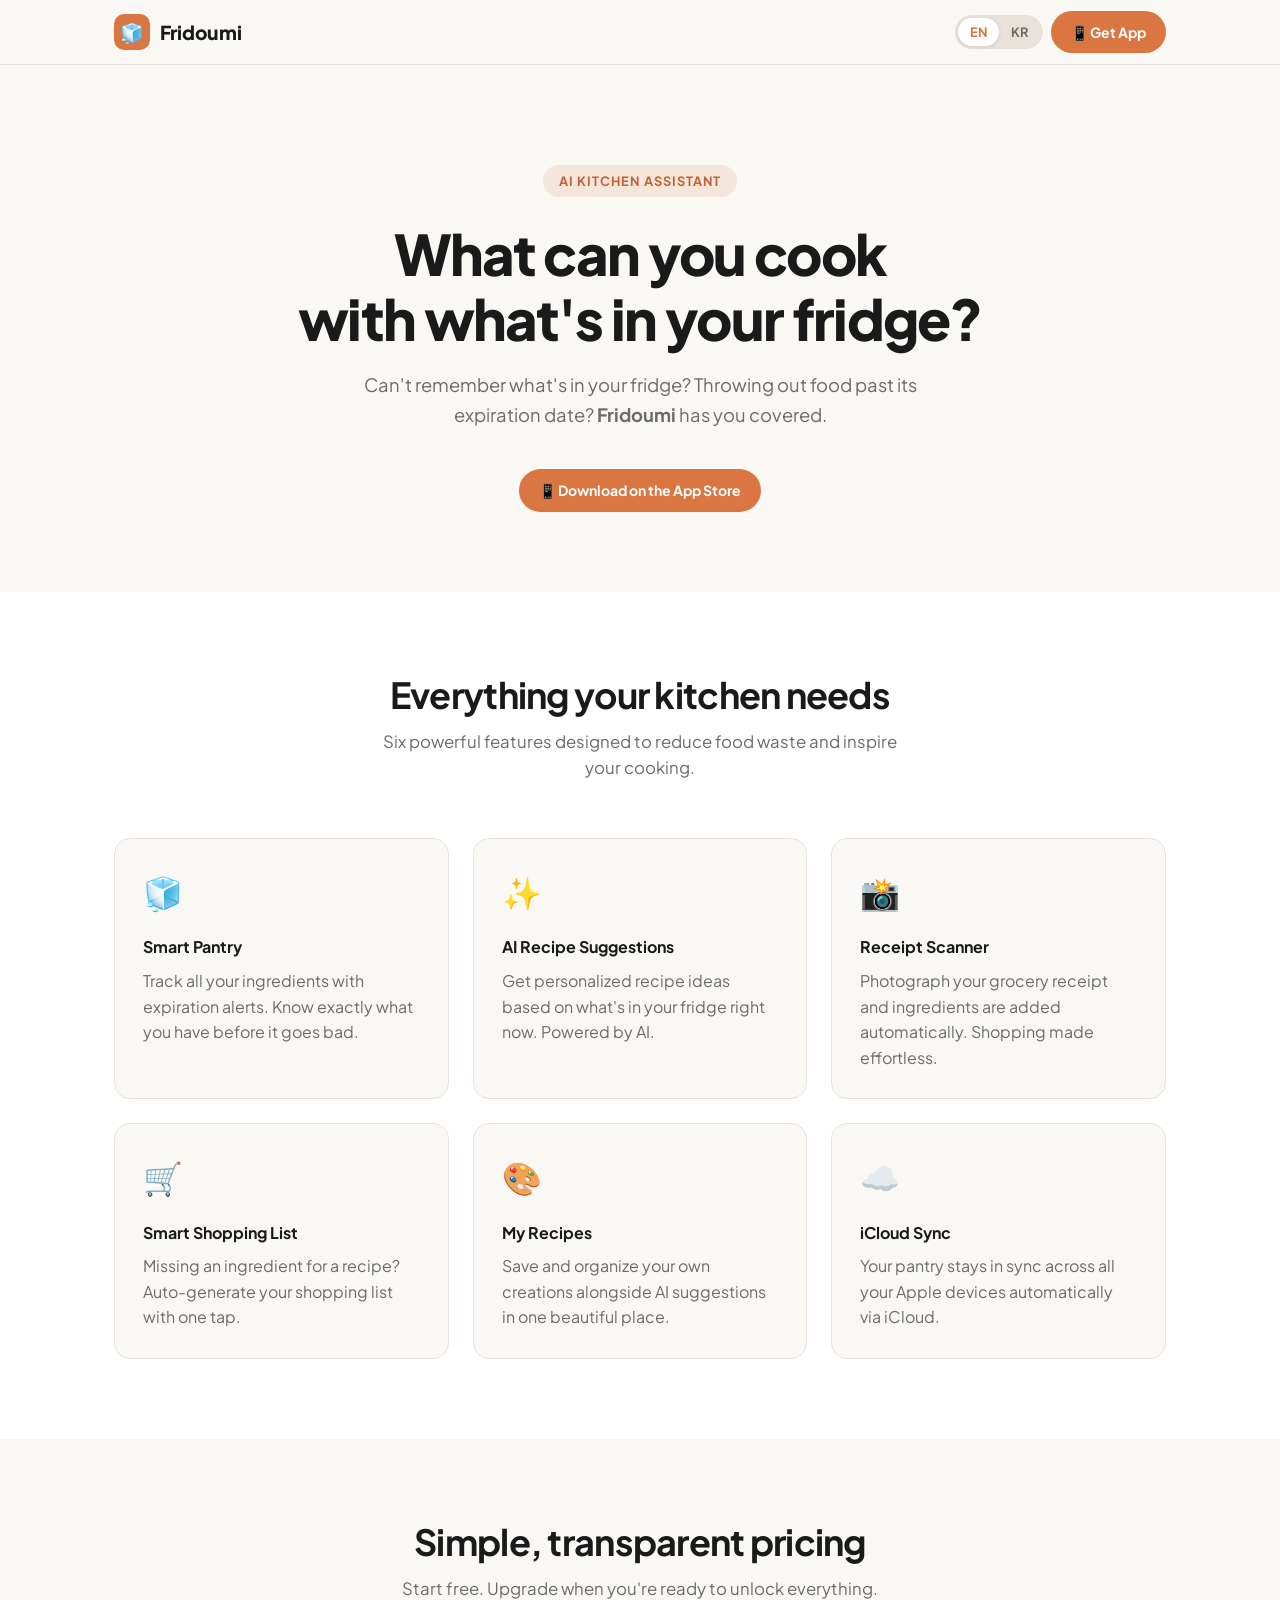
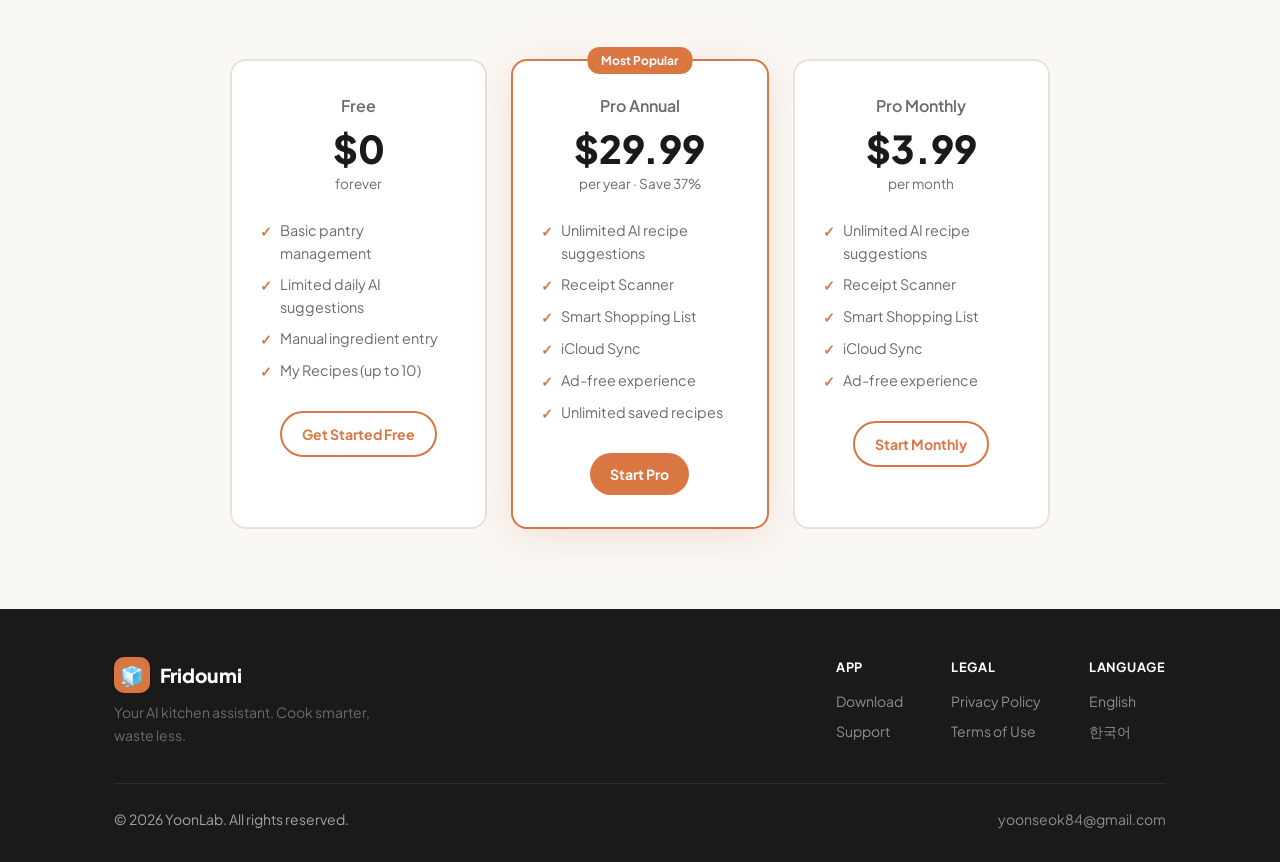
==== index.html @ 6e9c06ea "Initial commit Co-Authored-By: Claude Sonnet 4.6 <noreply@anthropic.com>" ====
<!DOCTYPE html>
<html lang="en">
<head>
  <meta charset="UTF-8" />
  <meta name="viewport" content="width=device-width, initial-scale=1.0" />
  <title>Fridoumi — Your AI Kitchen Assistant</title>
  <meta name="description" content="Track your fridge ingredients, get AI-powered recipe suggestions, scan receipts, and never waste food again. Available on iPhone." />
  <link rel="alternate" hreflang="en" href="https://fridoumi.app/" />
  <link rel="alternate" hreflang="ko" href="https://fridoumi.app/ko/" />
  <link rel="alternate" hreflang="x-default" href="https://fridoumi.app/" />
  <!-- Open Graph -->
  <meta property="og:title" content="Fridoumi — Your AI Kitchen Assistant" />
  <meta property="og:description" content="Track your fridge, get AI recipe suggestions, and never waste food again." />
  <meta property="og:type" content="website" />
  <meta property="og:url" content="https://fridoumi.app/" />
  <meta name="twitter:card" content="summary_large_image" />
  <!-- Fonts -->
  <link rel="preconnect" href="https://fonts.googleapis.com" />
  <link rel="preconnect" href="https://fonts.gstatic.com" crossorigin />
  <link href="https://fonts.googleapis.com/css2?family=Plus+Jakarta+Sans:wght@400;600;700;800&display=swap" rel="stylesheet" />
  <link rel="stylesheet" href="assets/css/style.css" />
</head>
<body>

<!-- Header -->
<header class="site-header">
  <div class="container header-inner">
    <a href="/" class="logo">
      <div class="logo-icon">🧊</div>
      <span>Fridoumi</span>
    </a>
    <nav class="header-nav">
      <div class="lang-switcher">
        <a href="/" class="active" data-lang="en">EN</a>
        <a href="/ko/" data-lang="ko">KR</a>
      </div>
      <a href="https://apps.apple.com" class="btn btn-primary" target="_blank" rel="noopener">
        📱 Get App
      </a>
    </nav>
  </div>
</header>

<!-- Hero -->
<section class="hero">
  <div class="container">
    <div class="hero-eyebrow">AI Kitchen Assistant</div>
    <h1>What can you cook<br />with what's in your fridge?</h1>
    <p class="lead">
      Can't remember what's in your fridge? Throwing out food past its expiration date?
      <strong>Fridoumi</strong> has you covered.
    </p>
    <div class="hero-cta">
      <a href="https://apps.apple.com" target="_blank" rel="noopener" aria-label="Download on the App Store">
        <img
          src="assets/images/app-store-badge-en.svg"
          alt="Download on the App Store"
          class="app-store-badge"
          onerror="this.style.display='none'; this.nextElementSibling.style.display='flex'"
        />
        <span class="btn btn-primary" style="display:none;">📱 Download on the App Store</span>
      </a>
    </div>
  </div>
</section>

<!-- Features -->
<section class="features">
  <div class="container">
    <div class="section-header">
      <h2>Everything your kitchen needs</h2>
      <p>Six powerful features designed to reduce food waste and inspire your cooking.</p>
    </div>
    <div class="features-grid">
      <div class="feature-card">
        <div class="feature-icon">🧊</div>
        <h3>Smart Pantry</h3>
        <p>Track all your ingredients with expiration alerts. Know exactly what you have before it goes bad.</p>
      </div>
      <div class="feature-card">
        <div class="feature-icon">✨</div>
        <h3>AI Recipe Suggestions</h3>
        <p>Get personalized recipe ideas based on what's in your fridge right now. Powered by AI.</p>
      </div>
      <div class="feature-card">
        <div class="feature-icon">📸</div>
        <h3>Receipt Scanner</h3>
        <p>Photograph your grocery receipt and ingredients are added automatically. Shopping made effortless.</p>
      </div>
      <div class="feature-card">
        <div class="feature-icon">🛒</div>
        <h3>Smart Shopping List</h3>
        <p>Missing an ingredient for a recipe? Auto-generate your shopping list with one tap.</p>
      </div>
      <div class="feature-card">
        <div class="feature-icon">🎨</div>
        <h3>My Recipes</h3>
        <p>Save and organize your own creations alongside AI suggestions in one beautiful place.</p>
      </div>
      <div class="feature-card">
        <div class="feature-icon">☁️</div>
        <h3>iCloud Sync</h3>
        <p>Your pantry stays in sync across all your Apple devices automatically via iCloud.</p>
      </div>
    </div>
  </div>
</section>

<!-- Pricing -->
<section>
  <div class="container">
    <div class="section-header">
      <h2>Simple, transparent pricing</h2>
      <p>Start free. Upgrade when you're ready to unlock everything.</p>
    </div>
    <div class="pricing-grid">
      <div class="pricing-card">
        <h3>Free</h3>
        <div class="price">$0</div>
        <div class="price-period">forever</div>
        <ul class="pricing-features">
          <li>Basic pantry management</li>
          <li>Limited daily AI suggestions</li>
          <li>Manual ingredient entry</li>
          <li>My Recipes (up to 10)</li>
        </ul>
        <a href="https://apps.apple.com" class="btn btn-outline" target="_blank" rel="noopener">Get Started Free</a>
      </div>
      <div class="pricing-card featured">
        <div class="pricing-badge">Most Popular</div>
        <h3>Pro Annual</h3>
        <div class="price">$29.99</div>
        <div class="price-period">per year · Save 37%</div>
        <ul class="pricing-features">
          <li>Unlimited AI recipe suggestions</li>
          <li>Receipt Scanner</li>
          <li>Smart Shopping List</li>
          <li>iCloud Sync</li>
          <li>Ad-free experience</li>
          <li>Unlimited saved recipes</li>
        </ul>
        <a href="https://apps.apple.com" class="btn btn-primary" target="_blank" rel="noopener">Start Pro</a>
      </div>
      <div class="pricing-card">
        <h3>Pro Monthly</h3>
        <div class="price">$3.99</div>
        <div class="price-period">per month</div>
        <ul class="pricing-features">
          <li>Unlimited AI recipe suggestions</li>
          <li>Receipt Scanner</li>
          <li>Smart Shopping List</li>
          <li>iCloud Sync</li>
          <li>Ad-free experience</li>
        </ul>
        <a href="https://apps.apple.com" class="btn btn-outline" target="_blank" rel="noopener">Start Monthly</a>
      </div>
    </div>
  </div>
</section>

<!-- Footer -->
<footer class="site-footer">
  <div class="container footer-inner">
    <div class="footer-top">
      <div class="footer-brand">
        <a href="/" class="logo">
          <div class="logo-icon">🧊</div>
          <span>Fridoumi</span>
        </a>
        <p>Your AI kitchen assistant. Cook smarter, waste less.</p>
      </div>
      <div class="footer-links">
        <div class="footer-col">
          <h4>App</h4>
          <a href="https://apps.apple.com" target="_blank" rel="noopener">Download</a>
          <a href="/support">Support</a>
        </div>
        <div class="footer-col">
          <h4>Legal</h4>
          <a href="/privacy">Privacy Policy</a>
          <a href="/terms">Terms of Use</a>
        </div>
        <div class="footer-col">
          <h4>Language</h4>
          <a href="/" onclick="localStorage.setItem('langChosen','en')">English</a>
          <a href="/ko/" onclick="localStorage.setItem('langChosen','ko')">한국어</a>
        </div>
      </div>
    </div>
    <div class="footer-bottom">
      <span>© 2026 YoonLab. All rights reserved.</span>
      <a href="mailto:yoonseok84@gmail.com" style="color: rgba(255,255,255,0.5);">yoonseok84@gmail.com</a>
    </div>
  </div>
</footer>

<script src="assets/js/lang-switch.js"></script>
</body>
</html>
---- assets/css/style.css ----
/* ===========================
   Fridoumi — Global Styles
   =========================== */

:root {
  --orange: #D97642;
  --orange-dark: #c0622f;
  --orange-light: #f5e6dc;
  --bg: #FAF8F5;
  --bg-card: #FFFFFF;
  --text: #1a1a1a;
  --text-muted: #6b6b6b;
  --border: #e8e2da;
  --radius: 16px;
  --radius-sm: 8px;
  --shadow: 0 2px 20px rgba(0,0,0,0.07);
  --shadow-hover: 0 8px 40px rgba(217,118,66,0.18);
  --max-width: 1100px;
  --font: 'Plus Jakarta Sans', -apple-system, BlinkMacSystemFont, 'Segoe UI', sans-serif;
}

*, *::before, *::after { box-sizing: border-box; margin: 0; padding: 0; }

html { scroll-behavior: smooth; }

body {
  font-family: var(--font);
  background: var(--bg);
  color: var(--text);
  line-height: 1.6;
  font-size: 16px;
  -webkit-font-smoothing: antialiased;
}

img { max-width: 100%; display: block; }
a { color: var(--orange); text-decoration: none; }
a:hover { text-decoration: underline; }

/* ===========================
   Typography
   =========================== */

h1 { font-size: clamp(2rem, 5vw, 3.5rem); font-weight: 800; line-height: 1.15; letter-spacing: -0.03em; }
h2 { font-size: clamp(1.5rem, 3vw, 2.25rem); font-weight: 700; line-height: 1.25; letter-spacing: -0.02em; }
h3 { font-size: 1.1rem; font-weight: 700; }
p { color: var(--text-muted); }

/* ===========================
   Layout
   =========================== */

.container {
  max-width: var(--max-width);
  margin: 0 auto;
  padding: 0 24px;
}

section { padding: 80px 0; }

/* ===========================
   Header
   =========================== */

.site-header {
  position: sticky;
  top: 0;
  z-index: 100;
  background: rgba(250, 248, 245, 0.92);
  backdrop-filter: blur(12px);
  -webkit-backdrop-filter: blur(12px);
  border-bottom: 1px solid var(--border);
}

.header-inner {
  display: flex;
  align-items: center;
  justify-content: space-between;
  height: 64px;
  gap: 16px;
}

.logo {
  display: flex;
  align-items: center;
  gap: 10px;
  font-weight: 800;
  font-size: 1.2rem;
  color: var(--text);
  text-decoration: none;
}

.logo-icon {
  width: 36px;
  height: 36px;
  background: var(--orange);
  border-radius: 10px;
  display: flex;
  align-items: center;
  justify-content: center;
  font-size: 1.2rem;
}

.header-nav {
  display: flex;
  align-items: center;
  gap: 8px;
}

.lang-switcher {
  display: flex;
  align-items: center;
  background: var(--border);
  border-radius: 20px;
  padding: 3px;
  font-size: 0.8rem;
  font-weight: 700;
}

.lang-switcher a {
  padding: 4px 12px;
  border-radius: 18px;
  color: var(--text-muted);
  text-decoration: none;
  transition: all 0.2s;
}

.lang-switcher a.active {
  background: white;
  color: var(--orange);
  box-shadow: 0 1px 4px rgba(0,0,0,0.1);
}

.btn {
  display: inline-flex;
  align-items: center;
  gap: 8px;
  padding: 10px 20px;
  border-radius: 24px;
  font-weight: 700;
  font-size: 0.875rem;
  text-decoration: none;
  transition: all 0.2s;
  cursor: pointer;
  border: none;
}

.btn-primary {
  background: var(--orange);
  color: white;
}

.btn-primary:hover {
  background: var(--orange-dark);
  transform: translateY(-1px);
  box-shadow: var(--shadow-hover);
  text-decoration: none;
  color: white;
}

.btn-outline {
  background: transparent;
  color: var(--orange);
  border: 2px solid var(--orange);
}

.btn-outline:hover {
  background: var(--orange);
  color: white;
  text-decoration: none;
}

/* ===========================
   Hero
   =========================== */

.hero {
  padding: 100px 0 80px;
  text-align: center;
}

.hero-eyebrow {
  display: inline-block;
  background: var(--orange-light);
  color: var(--orange-dark);
  font-size: 0.8rem;
  font-weight: 700;
  letter-spacing: 0.08em;
  text-transform: uppercase;
  padding: 6px 16px;
  border-radius: 20px;
  margin-bottom: 24px;
}

.hero h1 {
  max-width: 720px;
  margin: 0 auto 20px;
}

.hero p.lead {
  font-size: 1.15rem;
  max-width: 560px;
  margin: 0 auto 40px;
  color: var(--text-muted);
}

.hero-cta {
  display: flex;
  align-items: center;
  justify-content: center;
  gap: 16px;
  flex-wrap: wrap;
}

.app-store-badge {
  height: 52px;
  border-radius: 10px;
  transition: transform 0.2s;
}

.app-store-badge:hover { transform: scale(1.04); }

/* ===========================
   Features
   =========================== */

.features { background: white; }

.section-header {
  text-align: center;
  margin-bottom: 56px;
}

.section-header p {
  margin-top: 12px;
  font-size: 1.05rem;
  max-width: 520px;
  margin-left: auto;
  margin-right: auto;
}

.features-grid {
  display: grid;
  grid-template-columns: repeat(auto-fit, minmax(280px, 1fr));
  gap: 24px;
}

.feature-card {
  background: var(--bg);
  border: 1px solid var(--border);
  border-radius: var(--radius);
  padding: 28px;
  transition: all 0.25s;
}

.feature-card:hover {
  border-color: var(--orange-light);
  box-shadow: var(--shadow-hover);
  transform: translateY(-3px);
}

.feature-icon {
  font-size: 2rem;
  margin-bottom: 16px;
}

.feature-card h3 {
  margin-bottom: 8px;
  font-size: 1rem;
}

/* ===========================
   Pricing
   =========================== */

.pricing-grid {
  display: grid;
  grid-template-columns: repeat(auto-fit, minmax(240px, 1fr));
  gap: 24px;
  max-width: 820px;
  margin: 0 auto;
}

.pricing-card {
  background: var(--bg-card);
  border: 2px solid var(--border);
  border-radius: var(--radius);
  padding: 32px 28px;
  text-align: center;
  position: relative;
  transition: all 0.25s;
}

.pricing-card.featured {
  border-color: var(--orange);
  box-shadow: var(--shadow-hover);
}

.pricing-badge {
  position: absolute;
  top: -14px;
  left: 50%;
  transform: translateX(-50%);
  background: var(--orange);
  color: white;
  font-size: 0.75rem;
  font-weight: 700;
  padding: 4px 14px;
  border-radius: 12px;
  white-space: nowrap;
}

.pricing-card h3 {
  font-size: 1rem;
  color: var(--text-muted);
  margin-bottom: 12px;
  font-weight: 600;
}

.price {
  font-size: 2.4rem;
  font-weight: 800;
  color: var(--text);
  line-height: 1;
  margin-bottom: 4px;
}

.price-period {
  font-size: 0.85rem;
  color: var(--text-muted);
  margin-bottom: 24px;
}

.pricing-features {
  list-style: none;
  text-align: left;
  margin-bottom: 28px;
  display: flex;
  flex-direction: column;
  gap: 8px;
}

.pricing-features li {
  font-size: 0.9rem;
  color: var(--text-muted);
  display: flex;
  align-items: flex-start;
  gap: 8px;
}

.pricing-features li::before {
  content: "✓";
  color: var(--orange);
  font-weight: 700;
  flex-shrink: 0;
  margin-top: 1px;
}

/* ===========================
   FAQ / Support
   =========================== */

.faq-list {
  max-width: 720px;
  margin: 0 auto;
  display: flex;
  flex-direction: column;
  gap: 4px;
}

.faq-item {
  border: 1px solid var(--border);
  border-radius: var(--radius-sm);
  overflow: hidden;
  background: white;
}

.faq-question {
  width: 100%;
  background: none;
  border: none;
  padding: 20px 24px;
  text-align: left;
  font-family: var(--font);
  font-size: 0.95rem;
  font-weight: 700;
  color: var(--text);
  cursor: pointer;
  display: flex;
  justify-content: space-between;
  align-items: center;
  gap: 16px;
  transition: background 0.15s;
}

.faq-question:hover { background: var(--bg); }

.faq-icon {
  font-size: 1.2rem;
  color: var(--orange);
  flex-shrink: 0;
  transition: transform 0.2s;
  font-style: normal;
}

.faq-item.open .faq-icon { transform: rotate(45deg); }

.faq-answer {
  display: none;
  padding: 0 24px 20px;
  font-size: 0.93rem;
  color: var(--text-muted);
  line-height: 1.7;
}

.faq-item.open .faq-answer { display: block; }

/* ===========================
   Contact Box
   =========================== */

.contact-box {
  background: var(--orange-light);
  border: 1px solid rgba(217, 118, 66, 0.2);
  border-radius: var(--radius);
  padding: 40px;
  text-align: center;
  max-width: 560px;
  margin: 48px auto 0;
}

.contact-box h3 {
  margin-bottom: 8px;
  font-size: 1.15rem;
}

.contact-box p { margin-bottom: 20px; }

.contact-email {
  font-size: 1rem;
  font-weight: 700;
  color: var(--orange-dark);
  word-break: break-all;
}

/* ===========================
   Policy Pages
   =========================== */

.policy-content {
  max-width: 720px;
  margin: 0 auto;
}

.policy-content h1 {
  font-size: clamp(1.8rem, 4vw, 2.5rem);
  margin-bottom: 8px;
}

.policy-meta {
  color: var(--text-muted);
  font-size: 0.9rem;
  margin-bottom: 48px;
  padding-bottom: 32px;
  border-bottom: 1px solid var(--border);
}

.policy-section {
  margin-bottom: 48px;
}

.policy-section h2 {
  font-size: 1.2rem;
  margin-bottom: 16px;
  color: var(--text);
}

.policy-section h3 {
  font-size: 1rem;
  font-weight: 700;
  margin: 20px 0 8px;
  color: var(--text);
}

.policy-section p,
.policy-section li {
  color: var(--text-muted);
  margin-bottom: 8px;
  line-height: 1.75;
  font-size: 0.95rem;
}

.policy-section ul {
  padding-left: 20px;
  margin: 8px 0;
}

.policy-section li { margin-bottom: 6px; }

.no-collect-list {
  list-style: none;
  padding: 0;
  background: #fff5f0;
  border-radius: var(--radius-sm);
  padding: 16px 20px;
  margin: 8px 0;
}

.no-collect-list li { color: var(--text-muted); }
.no-collect-list li::before { content: none; }

/* ===========================
   Page Hero (inner pages)
   =========================== */

.page-hero {
  padding: 72px 0 56px;
  text-align: center;
}

.page-hero h1 {
  font-size: clamp(1.8rem, 4vw, 2.8rem);
  margin-bottom: 16px;
}

.page-hero p {
  font-size: 1.05rem;
  max-width: 480px;
  margin: 0 auto;
}

/* ===========================
   Footer
   =========================== */

.site-footer {
  background: var(--text);
  color: rgba(255,255,255,0.6);
  padding: 48px 0 32px;
  font-size: 0.875rem;
}

.footer-inner {
  display: flex;
  flex-direction: column;
  gap: 32px;
}

.footer-top {
  display: flex;
  justify-content: space-between;
  align-items: flex-start;
  flex-wrap: wrap;
  gap: 32px;
}

.footer-brand .logo {
  color: white;
  margin-bottom: 8px;
}

.footer-brand p { max-width: 260px; }

.footer-links {
  display: flex;
  gap: 48px;
  flex-wrap: wrap;
}

.footer-col h4 {
  color: white;
  font-size: 0.8rem;
  font-weight: 700;
  letter-spacing: 0.06em;
  text-transform: uppercase;
  margin-bottom: 12px;
}

.footer-col a {
  display: block;
  color: rgba(255,255,255,0.5);
  text-decoration: none;
  margin-bottom: 8px;
  transition: color 0.15s;
}

.footer-col a:hover { color: white; text-decoration: none; }

.footer-bottom {
  padding-top: 24px;
  border-top: 1px solid rgba(255,255,255,0.08);
  display: flex;
  justify-content: space-between;
  align-items: center;
  flex-wrap: wrap;
  gap: 12px;
}

/* ===========================
   Responsive
   =========================== */

@media (max-width: 640px) {
  section { padding: 56px 0; }
  .hero { padding: 64px 0 56px; }
  .page-hero { padding: 48px 0 40px; }

  .header-inner { height: 56px; }
  .logo span { display: none; }

  .footer-top { flex-direction: column; }
  .footer-links { gap: 32px; }
  .footer-bottom { flex-direction: column; text-align: center; }

  .contact-box { padding: 28px 20px; }
  .pricing-card { padding: 28px 20px; }
  .feature-card { padding: 22px; }
}
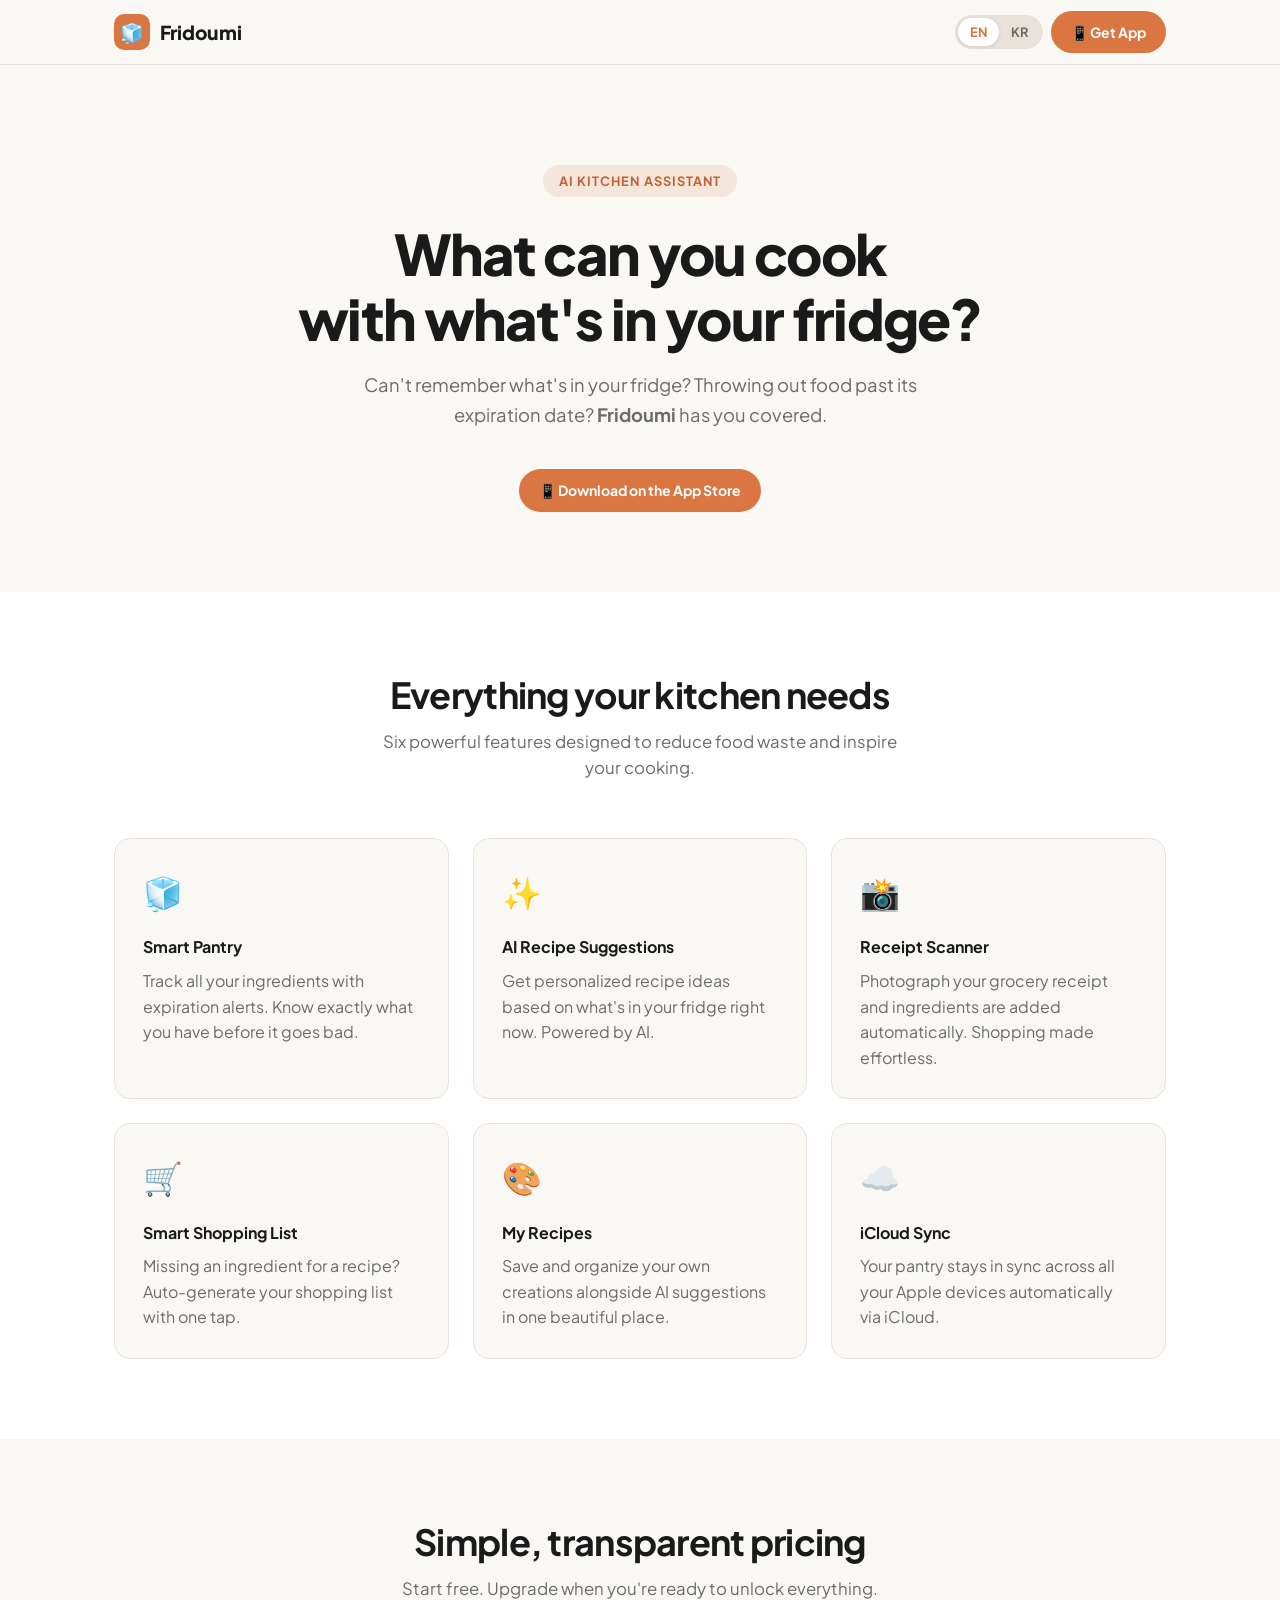
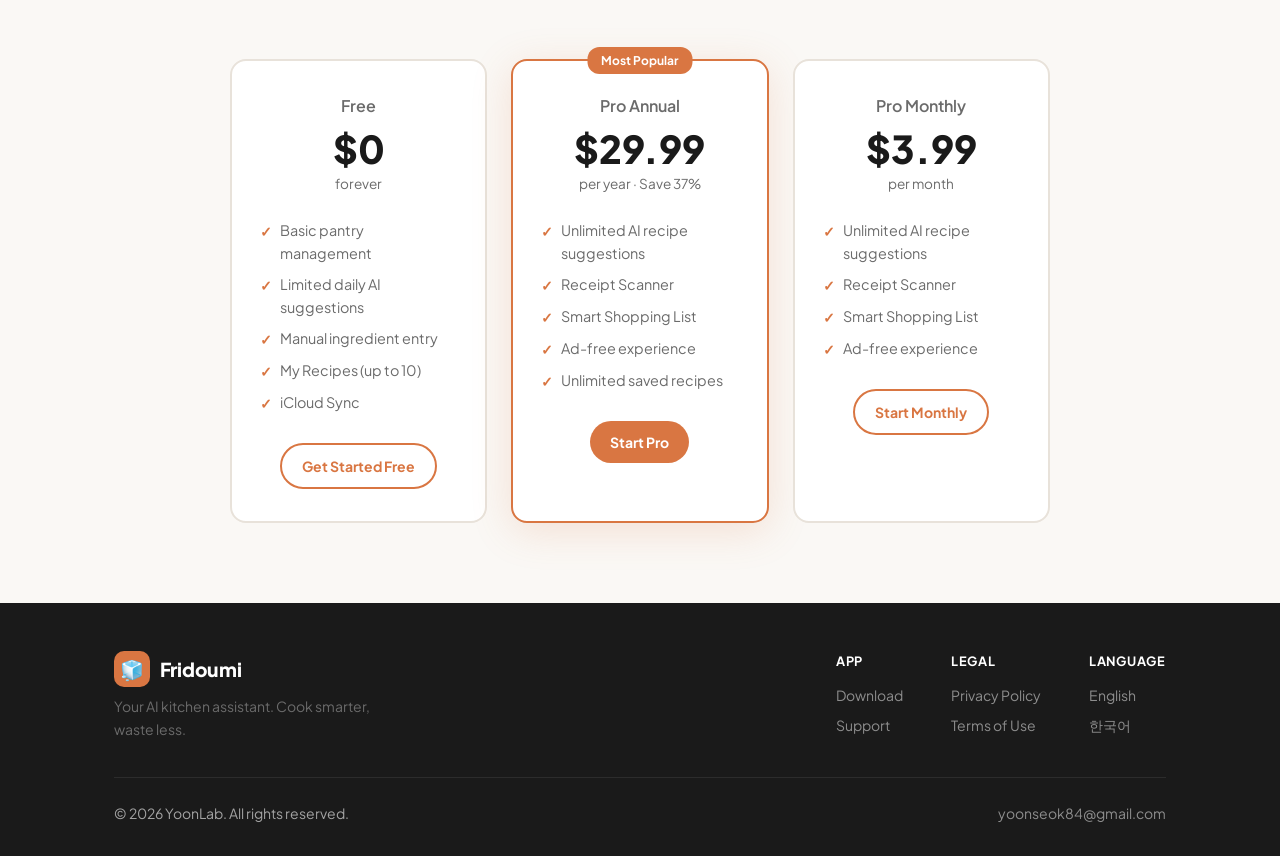
==== commit d225c624: "Update iCloud sync to be available for all users for free - Add iCloud Sync to Free tier in pricing " ====
--- a/index.html
+++ b/index.html
@@ -25,14 +25,14 @@
 <!-- Header -->
 <header class="site-header">
   <div class="container header-inner">
-    <a href="/" class="logo">
+    <a href="./" class="logo">
       <div class="logo-icon">🧊</div>
       <span>Fridoumi</span>
     </a>
     <nav class="header-nav">
       <div class="lang-switcher">
-        <a href="/" class="active" data-lang="en">EN</a>
-        <a href="/ko/" data-lang="ko">KR</a>
+        <a href="./" class="active" data-lang="en">EN</a>
+        <a href="./ko/" data-lang="ko">KR</a>
       </div>
       <a href="https://apps.apple.com" class="btn btn-primary" target="_blank" rel="noopener">
         📱 Get App
@@ -123,6 +123,7 @@
           <li>Limited daily AI suggestions</li>
           <li>Manual ingredient entry</li>
           <li>My Recipes (up to 10)</li>
+          <li>iCloud Sync</li>
         </ul>
         <a href="https://apps.apple.com" class="btn btn-outline" target="_blank" rel="noopener">Get Started Free</a>
       </div>
@@ -135,7 +136,6 @@
           <li>Unlimited AI recipe suggestions</li>
           <li>Receipt Scanner</li>
           <li>Smart Shopping List</li>
-          <li>iCloud Sync</li>
           <li>Ad-free experience</li>
           <li>Unlimited saved recipes</li>
         </ul>
@@ -149,7 +149,6 @@
           <li>Unlimited AI recipe suggestions</li>
           <li>Receipt Scanner</li>
           <li>Smart Shopping List</li>
-          <li>iCloud Sync</li>
           <li>Ad-free experience</li>
         </ul>
         <a href="https://apps.apple.com" class="btn btn-outline" target="_blank" rel="noopener">Start Monthly</a>
@@ -163,7 +162,7 @@
   <div class="container footer-inner">
     <div class="footer-top">
       <div class="footer-brand">
-        <a href="/" class="logo">
+        <a href="./" class="logo">
           <div class="logo-icon">🧊</div>
           <span>Fridoumi</span>
         </a>
@@ -173,17 +172,17 @@
         <div class="footer-col">
           <h4>App</h4>
           <a href="https://apps.apple.com" target="_blank" rel="noopener">Download</a>
-          <a href="/support">Support</a>
+          <a href="./support.html">Support</a>
         </div>
         <div class="footer-col">
           <h4>Legal</h4>
-          <a href="/privacy">Privacy Policy</a>
-          <a href="/terms">Terms of Use</a>
+          <a href="./privacy.html">Privacy Policy</a>
+          <a href="./terms.html">Terms of Use</a>
         </div>
         <div class="footer-col">
           <h4>Language</h4>
-          <a href="/" onclick="localStorage.setItem('langChosen','en')">English</a>
-          <a href="/ko/" onclick="localStorage.setItem('langChosen','ko')">한국어</a>
+          <a href="./" onclick="localStorage.setItem('langChosen','en')">English</a>
+          <a href="./ko/" onclick="localStorage.setItem('langChosen','ko')">한국어</a>
         </div>
       </div>
     </div>
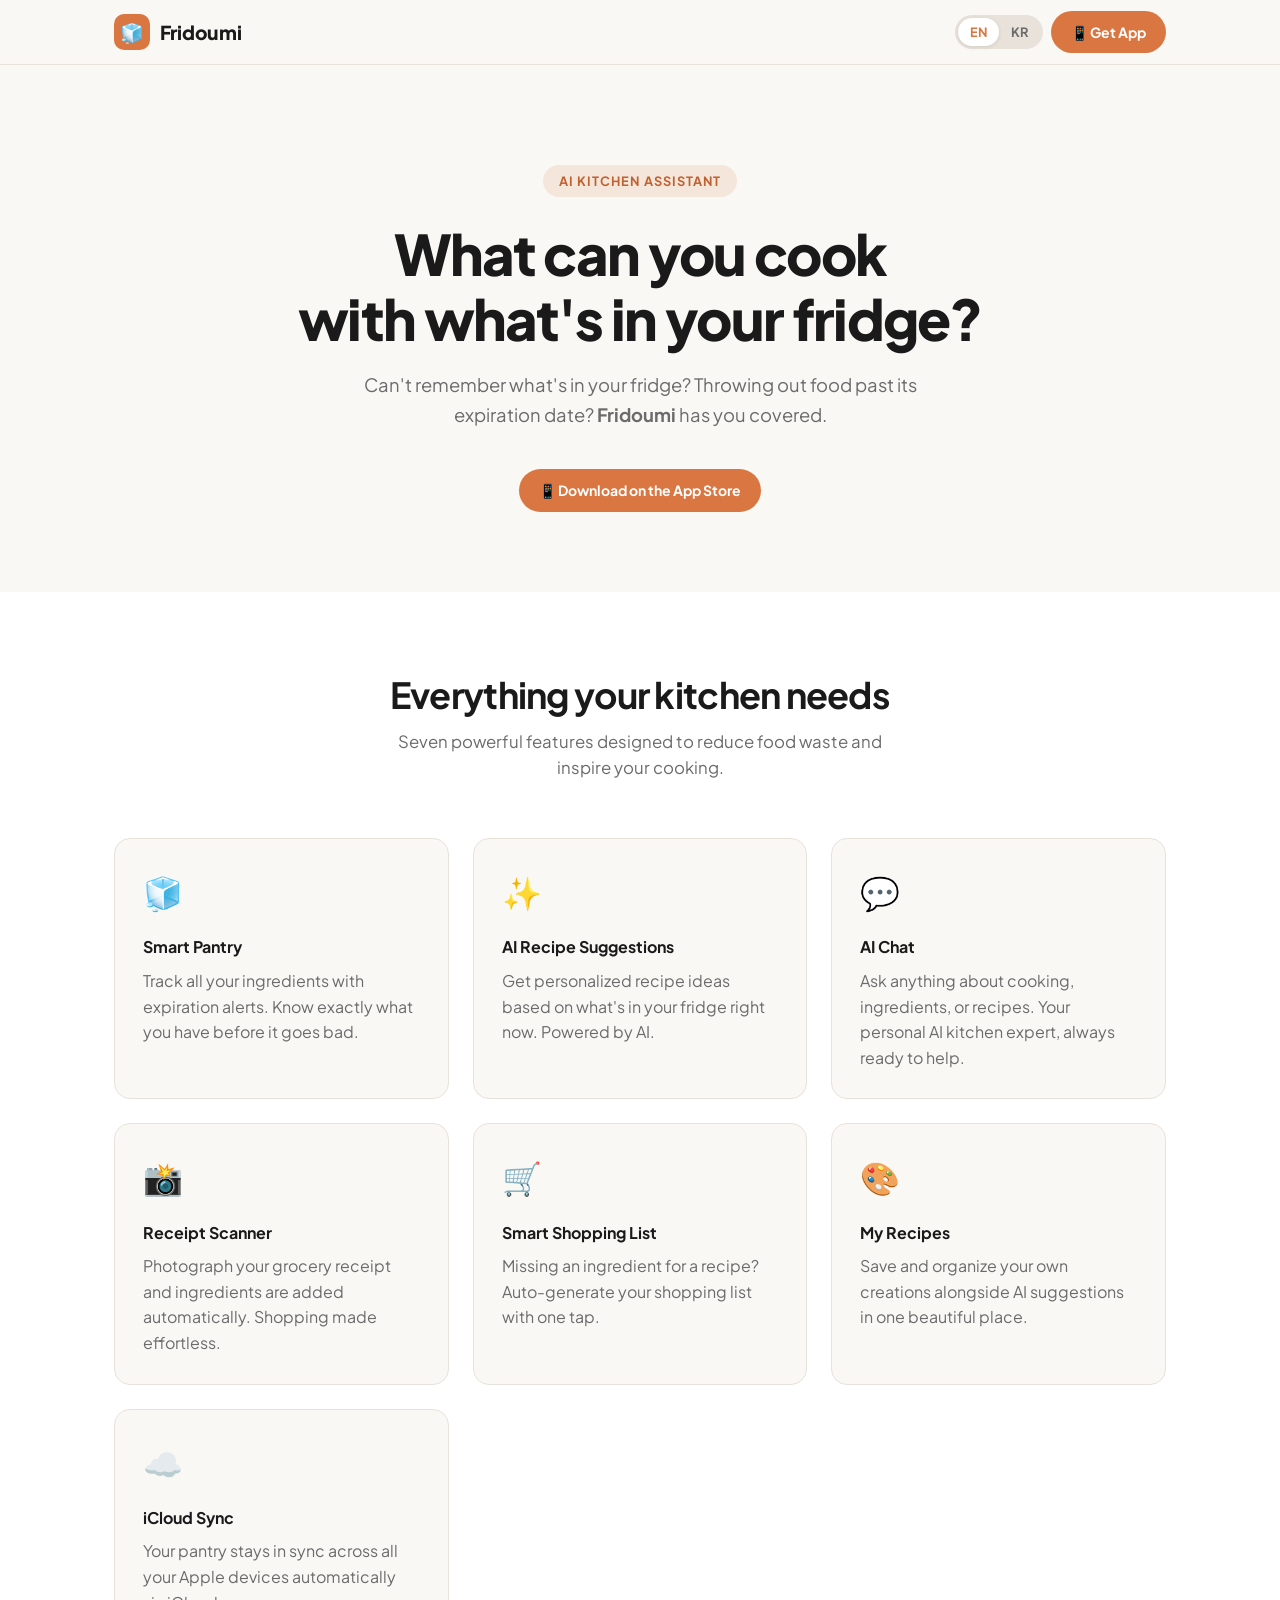
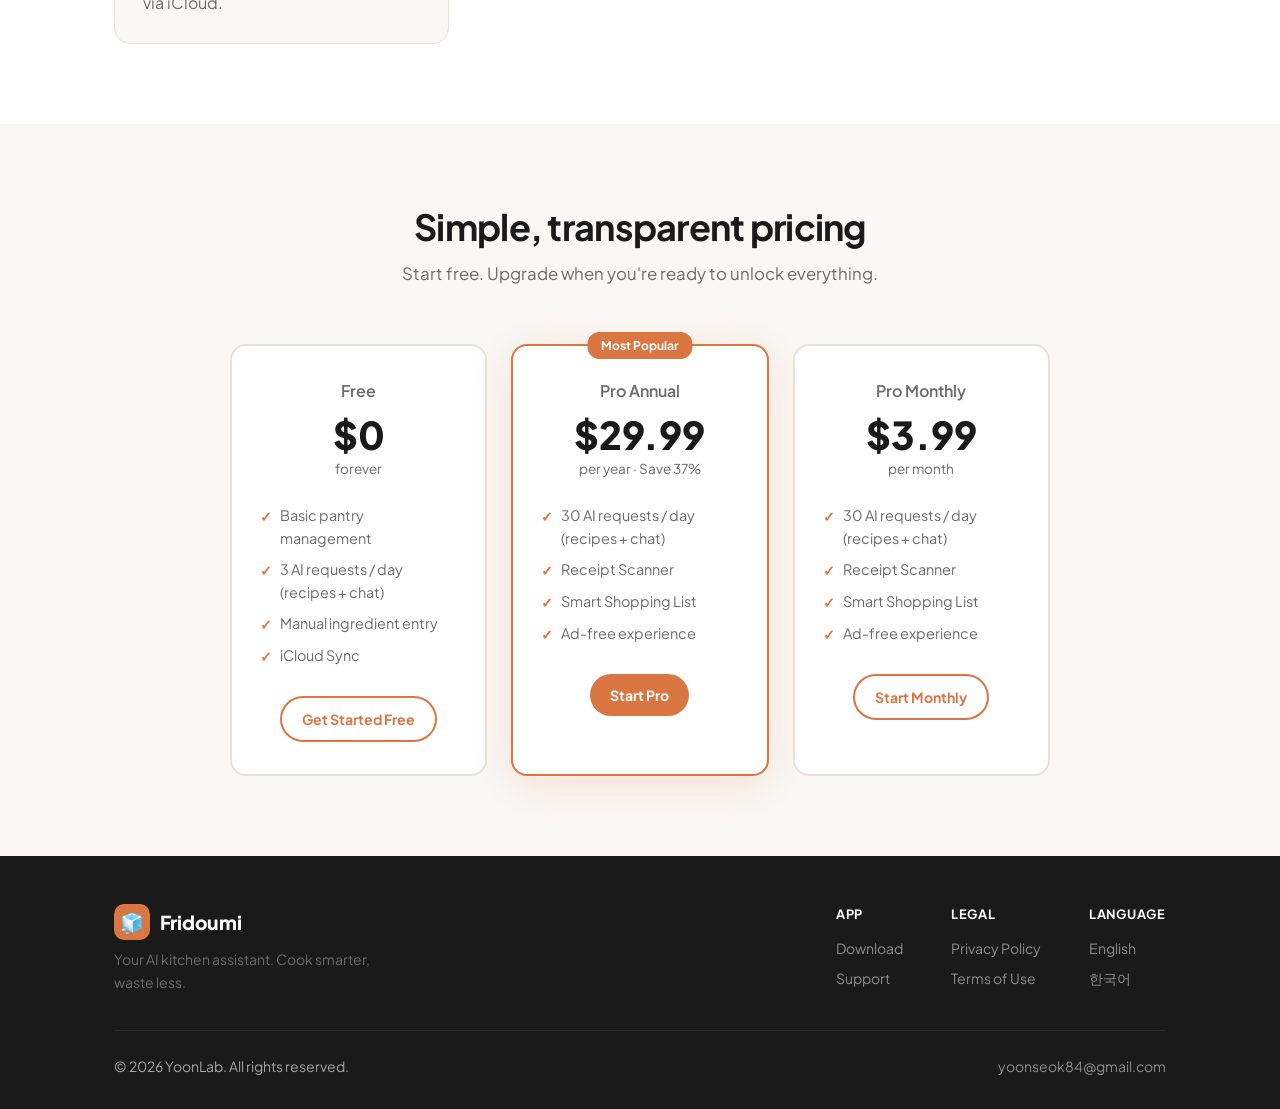
==== commit 12eec400: "Add AI Chat feature and update pricing limits (3/day free, 30/day pro) Co-Authored-By: Claude Sonnet" ====
--- a/index.html
+++ b/index.html
@@ -69,7 +69,7 @@
   <div class="container">
     <div class="section-header">
       <h2>Everything your kitchen needs</h2>
-      <p>Six powerful features designed to reduce food waste and inspire your cooking.</p>
+      <p>Seven powerful features designed to reduce food waste and inspire your cooking.</p>
     </div>
     <div class="features-grid">
       <div class="feature-card">
@@ -81,6 +81,11 @@
         <div class="feature-icon">✨</div>
         <h3>AI Recipe Suggestions</h3>
         <p>Get personalized recipe ideas based on what's in your fridge right now. Powered by AI.</p>
+      </div>
+      <div class="feature-card">
+        <div class="feature-icon">💬</div>
+        <h3>AI Chat</h3>
+        <p>Ask anything about cooking, ingredients, or recipes. Your personal AI kitchen expert, always ready to help.</p>
       </div>
       <div class="feature-card">
         <div class="feature-icon">📸</div>
@@ -120,9 +125,8 @@
         <div class="price-period">forever</div>
         <ul class="pricing-features">
           <li>Basic pantry management</li>
-          <li>Limited daily AI suggestions</li>
+          <li>3 AI requests / day (recipes + chat)</li>
           <li>Manual ingredient entry</li>
-          <li>My Recipes (up to 10)</li>
           <li>iCloud Sync</li>
         </ul>
         <a href="https://apps.apple.com" class="btn btn-outline" target="_blank" rel="noopener">Get Started Free</a>
@@ -133,11 +137,10 @@
         <div class="price">$29.99</div>
         <div class="price-period">per year · Save 37%</div>
         <ul class="pricing-features">
-          <li>Unlimited AI recipe suggestions</li>
+          <li>30 AI requests / day (recipes + chat)</li>
           <li>Receipt Scanner</li>
           <li>Smart Shopping List</li>
           <li>Ad-free experience</li>
-          <li>Unlimited saved recipes</li>
         </ul>
         <a href="https://apps.apple.com" class="btn btn-primary" target="_blank" rel="noopener">Start Pro</a>
       </div>
@@ -146,7 +149,7 @@
         <div class="price">$3.99</div>
         <div class="price-period">per month</div>
         <ul class="pricing-features">
-          <li>Unlimited AI recipe suggestions</li>
+          <li>30 AI requests / day (recipes + chat)</li>
           <li>Receipt Scanner</li>
           <li>Smart Shopping List</li>
           <li>Ad-free experience</li>
